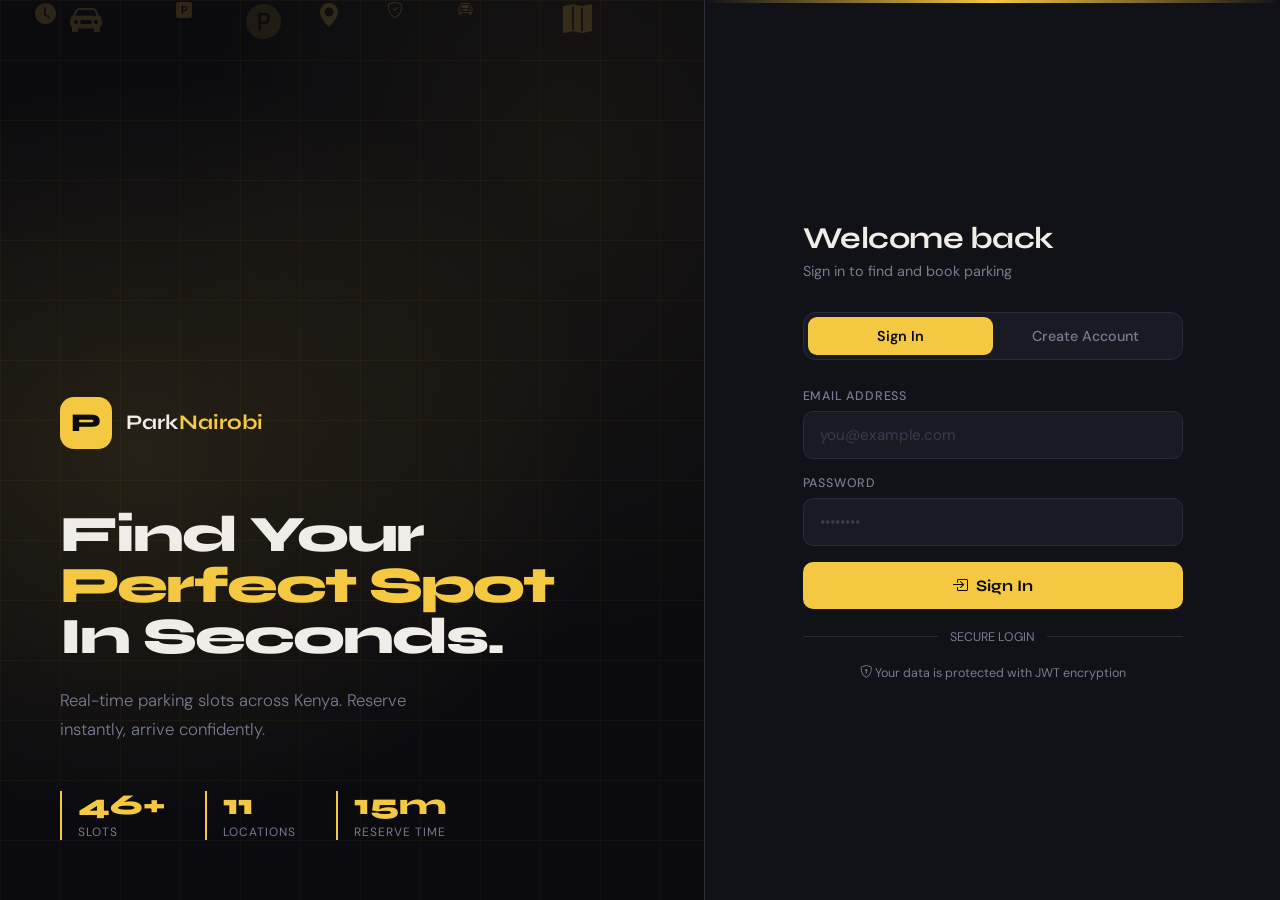
==== index.html @ 7442e48d "Initial commit - ParkNairobi frontend" ====
<!DOCTYPE html>
<html lang="en">
<head>
    <meta charset="UTF-8">
    <meta name="viewport" content="width=device-width, initial-scale=1.0">
    <title>ParkNairobi – Driver Portal</title>
    <link href="https://fonts.googleapis.com/css2?family=Syne:wght@400;600;700;800&family=DM+Sans:wght@300;400;500&display=swap" rel="stylesheet">
    <link href="https://cdn.jsdelivr.net/npm/bootstrap-icons@1.11.0/font/bootstrap-icons.css" rel="stylesheet">
    <style>
        :root {
            --gold: #F5C842; --black: #0A0A0F; --surface: #111118;
            --surface2: #1A1A24; --border: #2a2a38; --text: #F0EDE8; --muted: #7A7A90;
        }
        * { margin: 0; padding: 0; box-sizing: border-box; }
        body { font-family: 'DM Sans', sans-serif; background: var(--black); min-height: 100vh; display: flex; overflow: hidden; }

        .left-panel { width: 55%; position: relative; overflow: hidden; display: flex; flex-direction: column; justify-content: flex-end; padding: 60px; }
        .left-panel::before { content: ''; position: absolute; inset: 0; background: radial-gradient(ellipse at 20% 50%, rgba(245,200,66,0.12) 0%, transparent 60%), radial-gradient(ellipse at 80% 20%, rgba(245,200,66,0.06) 0%, transparent 50%); }
        .grid-bg { position: absolute; inset: 0; background-image: linear-gradient(rgba(245,200,66,0.04) 1px, transparent 1px), linear-gradient(90deg, rgba(245,200,66,0.04) 1px, transparent 1px); background-size: 60px 60px; }
        .float-icons { position: absolute; inset: 0; pointer-events: none; }
        .float-icon { position: absolute; font-size: 1.2rem; color: var(--gold); opacity: 0.15; animation: floatUp 8s infinite linear; }
        .float-icon:nth-child(1) { left: 10%; animation-delay: 0s;   font-size: 2rem; }
        .float-icon:nth-child(2) { left: 25%; animation-delay: 1.5s; font-size: 1rem; }
        .float-icon:nth-child(3) { left: 45%; animation-delay: 3s;   font-size: 1.5rem; }
        .float-icon:nth-child(4) { left: 65%; animation-delay: 0.8s; font-size: 0.9rem; }
        .float-icon:nth-child(5) { left: 80%; animation-delay: 2.2s; font-size: 1.8rem; }
        .float-icon:nth-child(6) { left: 5%;  animation-delay: 4s;   font-size: 1.3rem; }
        .float-icon:nth-child(7) { left: 55%; animation-delay: 5s;   font-size: 1rem; }
        .float-icon:nth-child(8) { left: 35%; animation-delay: 6s;   font-size: 2.2rem; opacity: 0.08; }
        @keyframes floatUp { 0% { transform: translateY(110vh) rotate(0deg); opacity: 0; } 10% { opacity: 0.15; } 90% { opacity: 0.15; } 100% { transform: translateY(-20vh) rotate(20deg); opacity: 0; } }

        .left-content { position: relative; z-index: 2; }
        .brand-mark { display: inline-flex; align-items: center; gap: 14px; margin-bottom: 60px; }
        .brand-p { width: 52px; height: 52px; background: var(--gold); border-radius: 14px; display: flex; align-items: center; justify-content: center; font-family: 'Syne', sans-serif; font-weight: 800; font-size: 1.6rem; color: var(--black); }
        .brand-name { font-family: 'Syne', sans-serif; font-weight: 700; font-size: 1.3rem; color: var(--text); }
        .brand-name span { color: var(--gold); }
        .hero-heading { font-family: 'Syne', sans-serif; font-size: clamp(2.8rem,4vw,4.5rem); font-weight: 800; line-height: 1.0; color: var(--text); letter-spacing: -2px; margin-bottom: 24px; }
        .hero-heading .accent { color: var(--gold); display: block; }
        .hero-sub { font-size: 1.05rem; color: var(--muted); line-height: 1.7; max-width: 400px; margin-bottom: 48px; font-weight: 300; }
        .stats-row { display: flex; gap: 40px; }
        .stat { border-left: 2px solid var(--gold); padding-left: 16px; }
        .stat-num { font-family: 'Syne', sans-serif; font-size: 1.8rem; font-weight: 800; color: var(--gold); line-height: 1; }
        .stat-label { font-size: 0.75rem; color: var(--muted); margin-top: 4px; text-transform: uppercase; letter-spacing: 1px; }

        .right-panel { width: 45%; background: var(--surface); display: flex; align-items: center; justify-content: center; padding: 40px; border-left: 1px solid var(--border); position: relative; }
        .right-panel::before { content: ''; position: absolute; top: 0; left: 0; right: 0; height: 3px; background: linear-gradient(90deg, transparent, var(--gold), transparent); }
        .form-box { width: 100%; max-width: 380px; }
        .form-title { font-family: 'Syne', sans-serif; font-size: 1.9rem; font-weight: 700; color: var(--text); margin-bottom: 6px; letter-spacing: -0.5px; }
        .form-subtitle { color: var(--muted); font-size: 0.9rem; margin-bottom: 32px; }

        .tab-switcher { display: flex; background: var(--surface2); border-radius: 12px; padding: 4px; margin-bottom: 28px; border: 1px solid var(--border); }
        .tab-btn { flex: 1; padding: 10px; border: none; background: transparent; color: var(--muted); font-family: 'DM Sans', sans-serif; font-size: 0.9rem; font-weight: 500; border-radius: 9px; cursor: pointer; transition: all 0.25s; }
        .tab-btn.active { background: var(--gold); color: var(--black); font-weight: 600; }

        .field { margin-bottom: 16px; }
        .field label { display: block; font-size: 0.78rem; font-weight: 500; color: var(--muted); margin-bottom: 7px; text-transform: uppercase; letter-spacing: 0.8px; }
        .field input { width: 100%; padding: 13px 16px; background: var(--surface2); border: 1px solid var(--border); border-radius: 10px; color: var(--text); font-family: 'DM Sans', sans-serif; font-size: 0.95rem; outline: none; transition: border-color 0.2s, box-shadow 0.2s; }
        .field input:focus { border-color: var(--gold); box-shadow: 0 0 0 3px rgba(245,200,66,0.1); }
        .field input::placeholder { color: #3a3a50; }

        .submit-btn { width: 100%; padding: 14px; background: var(--gold); color: var(--black); border: none; border-radius: 10px; font-family: 'Syne', sans-serif; font-size: 1rem; font-weight: 700; cursor: pointer; margin-top: 8px; transition: all 0.2s; display: flex; align-items: center; justify-content: center; gap: 8px; }
        .submit-btn:hover { background: #e8b830; transform: translateY(-1px); box-shadow: 0 8px 24px rgba(245,200,66,0.25); }
        .submit-btn:active { transform: translateY(0); }
        .submit-btn.loading { opacity: 0.7; pointer-events: none; }

        .alert-box { padding: 12px 16px; border-radius: 10px; font-size: 0.88rem; margin-bottom: 18px; display: none; align-items: center; gap: 10px; }
        .alert-box.error   { background: rgba(220,53,69,0.12); border: 1px solid rgba(220,53,69,0.3); color: #ff6b7a; display: flex; }
        .alert-box.success { background: rgba(25,135,84,0.12); border: 1px solid rgba(25,135,84,0.3); color: #4ade80; display: flex; }

        .divider { display: flex; align-items: center; gap: 12px; margin: 20px 0; }
        .divider-line { flex: 1; height: 1px; background: var(--border); }
        .divider-text { color: var(--muted); font-size: 0.78rem; }

        @media (max-width: 768px) { body { flex-direction: column; overflow: auto; } .left-panel { width: 100%; padding: 40px 30px 30px; min-height: auto; } .right-panel { width: 100%; border-left: none; border-top: 1px solid var(--border); } .stats-row { gap: 24px; } .hero-heading { font-size: 2.4rem; } }
        @keyframes spin { to { transform: rotate(360deg); } }
    </style>
</head>
<body>

<div class="left-panel">
    <div class="grid-bg"></div>
    <div class="float-icons">
        <span class="float-icon"><i class="bi bi-car-front-fill"></i></span>
        <span class="float-icon"><i class="bi bi-p-square-fill"></i></span>
        <span class="float-icon"><i class="bi bi-geo-alt-fill"></i></span>
        <span class="float-icon"><i class="bi bi-car-front"></i></span>
        <span class="float-icon"><i class="bi bi-map-fill"></i></span>
        <span class="float-icon"><i class="bi bi-clock-fill"></i></span>
        <span class="float-icon"><i class="bi bi-shield-check"></i></span>
        <span class="float-icon"><i class="bi bi-p-circle-fill"></i></span>
    </div>
    <div class="left-content">
        <div class="brand-mark">
            <div class="brand-p">P</div>
            <div class="brand-name">Park<span>Nairobi</span></div>
        </div>
        <h1 class="hero-heading">Find Your<br><span class="accent">Perfect Spot</span>In Seconds.</h1>
        <p class="hero-sub">Real-time parking slots across Kenya. Reserve instantly, arrive confidently.</p>
        <div class="stats-row">
            <div class="stat"><div class="stat-num">46+</div><div class="stat-label">Slots</div></div>
            <div class="stat"><div class="stat-num">11</div><div class="stat-label">Locations</div></div>
            <div class="stat"><div class="stat-num">15m</div><div class="stat-label">Reserve Time</div></div>
        </div>
    </div>
</div>

<div class="right-panel">
    <div class="form-box">
        <div class="form-title" id="formTitle">Welcome back</div>
        <div class="form-subtitle" id="formSubtitle">Sign in to find and book parking</div>

        <div class="tab-switcher">
            <button class="tab-btn active" id="loginTab" onclick="showTab('login')">Sign In</button>
            <button class="tab-btn" id="registerTab" onclick="showTab('register')">Create Account</button>
        </div>

        <div class="alert-box" id="alertBox">
            <i class="bi bi-exclamation-circle-fill"></i>
            <span id="alertText"></span>
        </div>

        <!-- Login Form -->
        <div id="loginForm">
            <div class="field">
                <label>Email Address</label>
                <input type="email" id="loginEmail" placeholder="you@example.com" autocomplete="email">
            </div>
            <div class="field">
                <label>Password</label>
                <input type="password" id="loginPassword" placeholder="••••••••"
                       onkeydown="if(event.key==='Enter') login()">
            </div>
            <button class="submit-btn" id="loginBtn" onclick="login()">
                <i class="bi bi-box-arrow-in-right"></i> Sign In
            </button>
        </div>

        <!-- Register Form -->
        <div id="registerForm" style="display:none">
            <div class="field">
                <label>Full Name</label>
                <input type="text" id="regName" placeholder="John Doe" autocomplete="name">
            </div>
            <div class="field">
                <label>Email Address</label>
                <input type="email" id="regEmail" placeholder="you@example.com" autocomplete="email">
            </div>
            <div class="field">
                <label>Phone Number</label>
                <input type="tel" id="regPhone" placeholder="+254711000000" autocomplete="tel">
            </div>
            <div class="field">
                <label>Password</label>
                <input type="password" id="regPassword" placeholder="••••••••"
                       onkeydown="if(event.key==='Enter') register()">
            </div>
            <button class="submit-btn" id="registerBtn" onclick="register()">
                <i class="bi bi-person-plus"></i> Create Account
            </button>
        </div>

        <div class="divider">
            <div class="divider-line"></div>
            <span class="divider-text">SECURE LOGIN</span>
            <div class="divider-line"></div>
        </div>
        <div style="text-align:center; color: var(--muted); font-size: 0.78rem;">
            <i class="bi bi-shield-lock"></i> Your data is protected with JWT encryption
        </div>
    </div>
</div>

<script>
    const API_BASE = 'http://localhost:8080';

    function getToken() { return localStorage.getItem('token'); }
    function getUser()  { const u = localStorage.getItem('user'); return u ? JSON.parse(u) : null; }

    // Redirect if already logged in
    if (getToken()) { window.location.href = 'dashboard.html'; }

    function showTab(tab) {
        const isLogin = tab === 'login';
        document.getElementById('loginForm').style.display    = isLogin ? 'block' : 'none';
        document.getElementById('registerForm').style.display = isLogin ? 'none'  : 'block';
        document.getElementById('loginTab').classList.toggle('active', isLogin);
        document.getElementById('registerTab').classList.toggle('active', !isLogin);
        document.getElementById('formTitle').textContent    = isLogin ? 'Welcome back' : 'Create account';
        document.getElementById('formSubtitle').textContent = isLogin ? 'Sign in to find and book parking' : 'Join ParkNairobi today';
        hideAlert();
    }

    function showAlert(msg, type = 'error') {
        const box = document.getElementById('alertBox');
        box.className = 'alert-box ' + type;
        document.getElementById('alertText').textContent = msg;
        box.style.display = 'flex';
    }
    function hideAlert() { document.getElementById('alertBox').style.display = 'none'; }

    function setLoading(btnId, loading, label) {
        const btn = document.getElementById(btnId);
        btn.classList.toggle('loading', loading);
        btn.innerHTML = loading
            ? '<span style="width:16px;height:16px;border:2px solid rgba(0,0,0,0.3);border-top-color:#000;border-radius:50%;display:inline-block;animation:spin 0.6s linear infinite"></span>&nbsp;Please wait...'
            : label;
    }

    async function login() {
        const email    = document.getElementById('loginEmail').value.trim();
        const password = document.getElementById('loginPassword').value;
        if (!email || !password) { showAlert('Please fill in all fields'); return; }

        setLoading('loginBtn', true, '');
        hideAlert();
        try {
            const res = await fetch(`${API_BASE}/api/auth/login`, {
                method: 'POST',
                headers: { 'Content-Type': 'application/json' },
                body: JSON.stringify({ email, password })
            });
            const data = await res.json();
            if (data.success || data.token) {
                localStorage.setItem('token', data.token);
                localStorage.setItem('user', JSON.stringify({
                    fullName: data.fullName,
                    role: data.role,
                    userId: data.userId
                }));
                showAlert('Login successful! Redirecting...', 'success');
                setTimeout(() => {
                    window.location.href = data.role === 'ADMIN' ? 'admin.html' : 'dashboard.html';
                }, 800);
            } else {
                showAlert(data.message || 'Invalid email or password');
                setLoading('loginBtn', false, '<i class="bi bi-box-arrow-in-right"></i> Sign In');
            }
        } catch (err) {
            showAlert('Cannot connect to server. Is Spring Boot running on port 8080?');
            setLoading('loginBtn', false, '<i class="bi bi-box-arrow-in-right"></i> Sign In');
        }
    }

    async function register() {
        const fullName = document.getElementById('regName').value.trim();
        const email    = document.getElementById('regEmail').value.trim();
        const phone    = document.getElementById('regPhone').value.trim();
        const password = document.getElementById('regPassword').value;

        if (!fullName || !email || !phone || !password) { showAlert('Please fill in all fields'); return; }
        if (!email.includes('@')) { showAlert('Please enter a valid email'); return; }
        if (password.length < 8) { showAlert('Password must be at least 8 characters'); return; }

        setLoading('registerBtn', true, '');
        hideAlert();
        try {
            const res = await fetch(`${API_BASE}/api/auth/register`, {
                method: 'POST',
                headers: { 'Content-Type': 'application/json' },
                body: JSON.stringify({ fullName, email, phone, password, role: 'DRIVER' })
            });
            const data = await res.json();
            if (data.success || data.token) {
                localStorage.setItem('token', data.token);
                localStorage.setItem('user', JSON.stringify({
                    fullName: data.fullName,
                    role: data.role,
                    userId: data.userId
                }));
                showAlert('Account created! Redirecting...', 'success');
                setTimeout(() => { window.location.href = 'dashboard.html'; }, 800);
            } else {
                showAlert(data.message || 'Registration failed. Try a different email.');
                setLoading('registerBtn', false, '<i class="bi bi-person-plus"></i> Create Account');
            }
        } catch (err) {
            showAlert('Cannot connect to server. Is Spring Boot running on port 8080?');
            setLoading('registerBtn', false, '<i class="bi bi-person-plus"></i> Create Account');
        }
    }
</script>
</body>
</html>
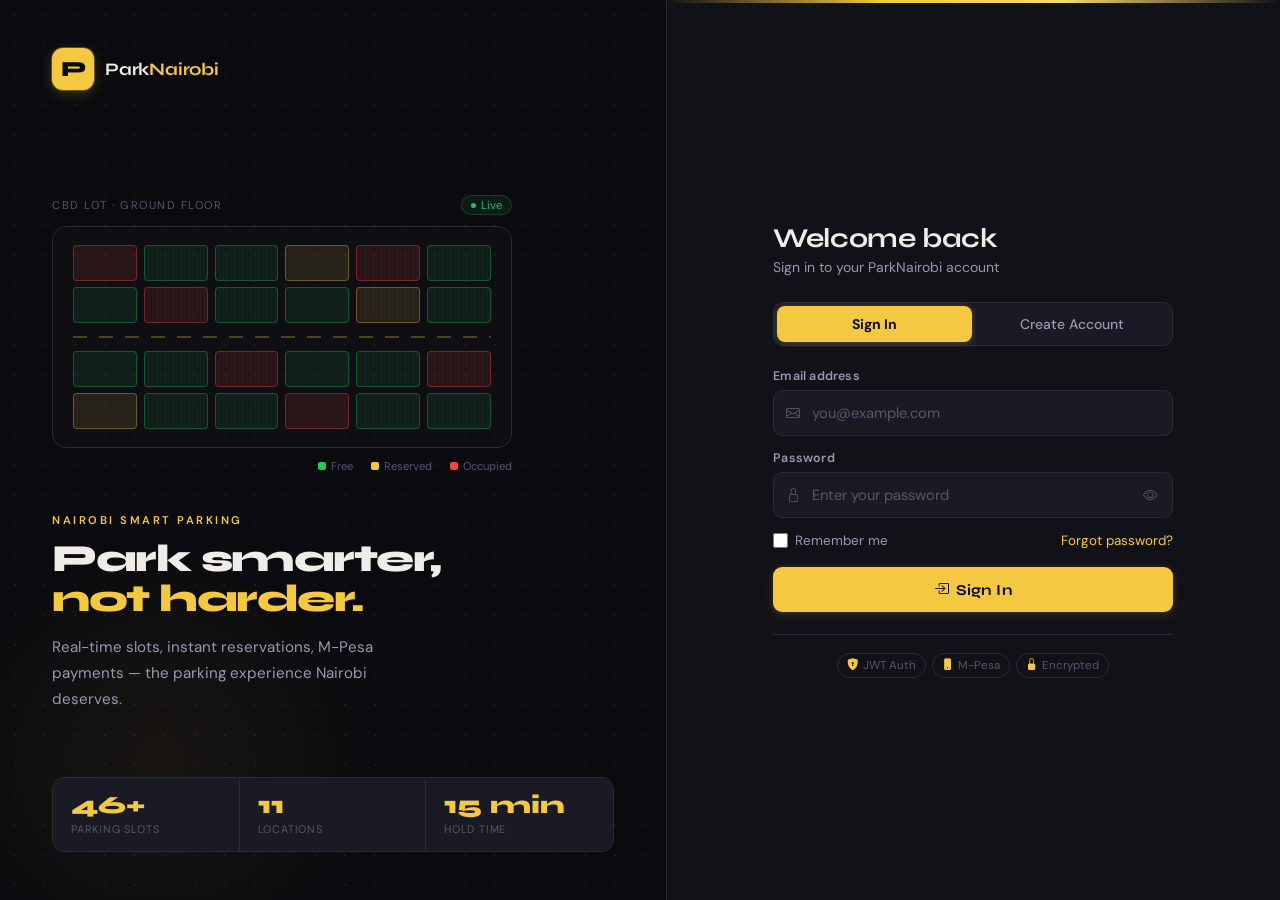
==== commit b6a94aa1: "Refactor frontend layout and add Docker/nginx deployment support. Flatten duplicate car-parking-ui f" ====
--- a/index.html
+++ b/index.html
@@ -3,281 +3,880 @@
 <head>
     <meta charset="UTF-8">
     <meta name="viewport" content="width=device-width, initial-scale=1.0">
-    <title>ParkNairobi – Driver Portal</title>
-    <link href="https://fonts.googleapis.com/css2?family=Syne:wght@400;600;700;800&family=DM+Sans:wght@300;400;500&display=swap" rel="stylesheet">
+    <title>ParkNairobi – Sign In</title>
+    <link href="https://fonts.googleapis.com/css2?family=Syne:wght@400;600;700;800&family=DM+Sans:wght@300;400;500;600&display=swap" rel="stylesheet">
     <link href="https://cdn.jsdelivr.net/npm/bootstrap-icons@1.11.0/font/bootstrap-icons.css" rel="stylesheet">
     <style>
-        :root {
-            --gold: #F5C842; --black: #0A0A0F; --surface: #111118;
-            --surface2: #1A1A24; --border: #2a2a38; --text: #F0EDE8; --muted: #7A7A90;
-        }
-        * { margin: 0; padding: 0; box-sizing: border-box; }
-        body { font-family: 'DM Sans', sans-serif; background: var(--black); min-height: 100vh; display: flex; overflow: hidden; }
-
-        .left-panel { width: 55%; position: relative; overflow: hidden; display: flex; flex-direction: column; justify-content: flex-end; padding: 60px; }
-        .left-panel::before { content: ''; position: absolute; inset: 0; background: radial-gradient(ellipse at 20% 50%, rgba(245,200,66,0.12) 0%, transparent 60%), radial-gradient(ellipse at 80% 20%, rgba(245,200,66,0.06) 0%, transparent 50%); }
-        .grid-bg { position: absolute; inset: 0; background-image: linear-gradient(rgba(245,200,66,0.04) 1px, transparent 1px), linear-gradient(90deg, rgba(245,200,66,0.04) 1px, transparent 1px); background-size: 60px 60px; }
-        .float-icons { position: absolute; inset: 0; pointer-events: none; }
-        .float-icon { position: absolute; font-size: 1.2rem; color: var(--gold); opacity: 0.15; animation: floatUp 8s infinite linear; }
-        .float-icon:nth-child(1) { left: 10%; animation-delay: 0s;   font-size: 2rem; }
-        .float-icon:nth-child(2) { left: 25%; animation-delay: 1.5s; font-size: 1rem; }
-        .float-icon:nth-child(3) { left: 45%; animation-delay: 3s;   font-size: 1.5rem; }
-        .float-icon:nth-child(4) { left: 65%; animation-delay: 0.8s; font-size: 0.9rem; }
-        .float-icon:nth-child(5) { left: 80%; animation-delay: 2.2s; font-size: 1.8rem; }
-        .float-icon:nth-child(6) { left: 5%;  animation-delay: 4s;   font-size: 1.3rem; }
-        .float-icon:nth-child(7) { left: 55%; animation-delay: 5s;   font-size: 1rem; }
-        .float-icon:nth-child(8) { left: 35%; animation-delay: 6s;   font-size: 2.2rem; opacity: 0.08; }
-        @keyframes floatUp { 0% { transform: translateY(110vh) rotate(0deg); opacity: 0; } 10% { opacity: 0.15; } 90% { opacity: 0.15; } 100% { transform: translateY(-20vh) rotate(20deg); opacity: 0; } }
-
-        .left-content { position: relative; z-index: 2; }
-        .brand-mark { display: inline-flex; align-items: center; gap: 14px; margin-bottom: 60px; }
-        .brand-p { width: 52px; height: 52px; background: var(--gold); border-radius: 14px; display: flex; align-items: center; justify-content: center; font-family: 'Syne', sans-serif; font-weight: 800; font-size: 1.6rem; color: var(--black); }
-        .brand-name { font-family: 'Syne', sans-serif; font-weight: 700; font-size: 1.3rem; color: var(--text); }
-        .brand-name span { color: var(--gold); }
-        .hero-heading { font-family: 'Syne', sans-serif; font-size: clamp(2.8rem,4vw,4.5rem); font-weight: 800; line-height: 1.0; color: var(--text); letter-spacing: -2px; margin-bottom: 24px; }
-        .hero-heading .accent { color: var(--gold); display: block; }
-        .hero-sub { font-size: 1.05rem; color: var(--muted); line-height: 1.7; max-width: 400px; margin-bottom: 48px; font-weight: 300; }
-        .stats-row { display: flex; gap: 40px; }
-        .stat { border-left: 2px solid var(--gold); padding-left: 16px; }
-        .stat-num { font-family: 'Syne', sans-serif; font-size: 1.8rem; font-weight: 800; color: var(--gold); line-height: 1; }
-        .stat-label { font-size: 0.75rem; color: var(--muted); margin-top: 4px; text-transform: uppercase; letter-spacing: 1px; }
-
-        .right-panel { width: 45%; background: var(--surface); display: flex; align-items: center; justify-content: center; padding: 40px; border-left: 1px solid var(--border); position: relative; }
-        .right-panel::before { content: ''; position: absolute; top: 0; left: 0; right: 0; height: 3px; background: linear-gradient(90deg, transparent, var(--gold), transparent); }
-        .form-box { width: 100%; max-width: 380px; }
-        .form-title { font-family: 'Syne', sans-serif; font-size: 1.9rem; font-weight: 700; color: var(--text); margin-bottom: 6px; letter-spacing: -0.5px; }
-        .form-subtitle { color: var(--muted); font-size: 0.9rem; margin-bottom: 32px; }
-
-        .tab-switcher { display: flex; background: var(--surface2); border-radius: 12px; padding: 4px; margin-bottom: 28px; border: 1px solid var(--border); }
-        .tab-btn { flex: 1; padding: 10px; border: none; background: transparent; color: var(--muted); font-family: 'DM Sans', sans-serif; font-size: 0.9rem; font-weight: 500; border-radius: 9px; cursor: pointer; transition: all 0.25s; }
-        .tab-btn.active { background: var(--gold); color: var(--black); font-weight: 600; }
-
-        .field { margin-bottom: 16px; }
-        .field label { display: block; font-size: 0.78rem; font-weight: 500; color: var(--muted); margin-bottom: 7px; text-transform: uppercase; letter-spacing: 0.8px; }
-        .field input { width: 100%; padding: 13px 16px; background: var(--surface2); border: 1px solid var(--border); border-radius: 10px; color: var(--text); font-family: 'DM Sans', sans-serif; font-size: 0.95rem; outline: none; transition: border-color 0.2s, box-shadow 0.2s; }
-        .field input:focus { border-color: var(--gold); box-shadow: 0 0 0 3px rgba(245,200,66,0.1); }
-        .field input::placeholder { color: #3a3a50; }
-
-        .submit-btn { width: 100%; padding: 14px; background: var(--gold); color: var(--black); border: none; border-radius: 10px; font-family: 'Syne', sans-serif; font-size: 1rem; font-weight: 700; cursor: pointer; margin-top: 8px; transition: all 0.2s; display: flex; align-items: center; justify-content: center; gap: 8px; }
-        .submit-btn:hover { background: #e8b830; transform: translateY(-1px); box-shadow: 0 8px 24px rgba(245,200,66,0.25); }
-        .submit-btn:active { transform: translateY(0); }
-        .submit-btn.loading { opacity: 0.7; pointer-events: none; }
-
-        .alert-box { padding: 12px 16px; border-radius: 10px; font-size: 0.88rem; margin-bottom: 18px; display: none; align-items: center; gap: 10px; }
-        .alert-box.error   { background: rgba(220,53,69,0.12); border: 1px solid rgba(220,53,69,0.3); color: #ff6b7a; display: flex; }
-        .alert-box.success { background: rgba(25,135,84,0.12); border: 1px solid rgba(25,135,84,0.3); color: #4ade80; display: flex; }
-
-        .divider { display: flex; align-items: center; gap: 12px; margin: 20px 0; }
-        .divider-line { flex: 1; height: 1px; background: var(--border); }
-        .divider-text { color: var(--muted); font-size: 0.78rem; }
-
-        @media (max-width: 768px) { body { flex-direction: column; overflow: auto; } .left-panel { width: 100%; padding: 40px 30px 30px; min-height: auto; } .right-panel { width: 100%; border-left: none; border-top: 1px solid var(--border); } .stats-row { gap: 24px; } .hero-heading { font-size: 2.4rem; } }
-        @keyframes spin { to { transform: rotate(360deg); } }
+    /* ─── Design Tokens ─────────────────────────────────────────── */
+    :root {
+        --gold:      #F5C842;
+        --gold-dim:  rgba(245,200,66,0.10);
+        --gold-ring: rgba(245,200,66,0.22);
+
+        --ink:       #0A0A0F;
+        --surf:      #111118;
+        --surf2:     #1A1A24;
+        --surf3:     #22222F;
+
+        --bdr:       #2a2a38;
+        --bdr2:      #363648;
+
+        --txt:       #F0EDE8;
+        --txt2:      #9898B0;
+        --txt3:      #56566e;
+
+        --green:     #22c55e;
+        --green-dim: rgba(34,197,94,0.10);
+        --red:       #ef4444;
+        --red-dim:   rgba(239,68,68,0.10);
+        --amber:     #f59e0b;
+    }
+
+    /* ─── Reset ─────────────────────────────────────────────────── */
+    *, *::before, *::after { margin: 0; padding: 0; box-sizing: border-box; }
+    html { font-size: 16px; }
+    body {
+        font-family: 'DM Sans', system-ui, sans-serif;
+        background: var(--ink);
+        color: var(--txt);
+        min-height: 100vh;
+        display: flex;
+        overflow: hidden;
+        -webkit-font-smoothing: antialiased;
+    }
+
+    /* ─── LEFT PANEL ────────────────────────────────────────────── */
+    .left {
+        width: 52%;
+        display: flex;
+        flex-direction: column;
+        padding: 48px 52px;
+        position: relative;
+        overflow: hidden;
+        background: var(--ink);
+    }
+
+    /* Dot-grid texture */
+    .left::before {
+        content: '';
+        position: absolute;
+        inset: 0;
+        background-image: radial-gradient(circle, rgba(245,200,66,0.07) 1px, transparent 1px);
+        background-size: 30px 30px;
+        pointer-events: none;
+    }
+
+    /* Gold glow – bottom-left only */
+    .left::after {
+        content: '';
+        position: absolute;
+        bottom: -100px;
+        left: -80px;
+        width: 480px;
+        height: 480px;
+        border-radius: 50%;
+        background: radial-gradient(circle, rgba(245,200,66,0.06) 0%, transparent 70%);
+        pointer-events: none;
+    }
+
+    /* Brand */
+    .brand {
+        display: flex;
+        align-items: center;
+        gap: 11px;
+        position: relative;
+        z-index: 1;
+    }
+    .brand-icon {
+        width: 42px;
+        height: 42px;
+        background: var(--gold);
+        border-radius: 11px;
+        display: flex;
+        align-items: center;
+        justify-content: center;
+        font-family: 'Syne', sans-serif;
+        font-weight: 800;
+        font-size: 1.35rem;
+        color: var(--ink);
+        box-shadow: 0 0 0 1px rgba(245,200,66,0.3), 0 4px 14px rgba(245,200,66,0.22);
+    }
+    .brand-name {
+        font-family: 'Syne', sans-serif;
+        font-weight: 700;
+        font-size: 1.1rem;
+        color: var(--txt);
+        letter-spacing: -0.2px;
+    }
+    .brand-name em { color: var(--gold); font-style: normal; }
+
+    /* Body (center) */
+    .left-body {
+        flex: 1;
+        display: flex;
+        flex-direction: column;
+        justify-content: center;
+        position: relative;
+        z-index: 1;
+        padding-top: 40px;
+    }
+
+    /* ── Parking-lot CSS art ── */
+    .park-art {
+        width: 100%;
+        max-width: 460px;
+        margin-bottom: 40px;
+    }
+    .art-top {
+        display: flex;
+        align-items: center;
+        justify-content: space-between;
+        margin-bottom: 11px;
+    }
+    .art-label {
+        font-size: 0.7rem;
+        color: var(--txt3);
+        text-transform: uppercase;
+        letter-spacing: 1.5px;
+    }
+    .live-badge {
+        display: flex;
+        align-items: center;
+        gap: 5px;
+        font-size: 0.7rem;
+        color: var(--green);
+        background: var(--green-dim);
+        border: 1px solid rgba(34,197,94,0.22);
+        border-radius: 20px;
+        padding: 2px 9px;
+    }
+    .live-dot {
+        width: 5px;
+        height: 5px;
+        background: var(--green);
+        border-radius: 50%;
+        animation: blink 1.6s ease-in-out infinite;
+    }
+    @keyframes blink { 0%,100%{opacity:1;} 50%{opacity:0.3;} }
+
+    .art-grid {
+        background: rgba(255,255,255,0.015);
+        border: 1px solid var(--bdr);
+        border-radius: 14px;
+        padding: 18px 20px;
+    }
+    .art-section { display: flex; flex-direction: column; gap: 6px; }
+    .art-row     { display: flex; gap: 7px; }
+
+    .spot {
+        flex: 1;
+        height: 36px;
+        border-radius: 4px;
+        border: 1px solid var(--bdr);
+        background: var(--surf2);
+        position: relative;
+        overflow: hidden;
+        transition: background 0.7s ease, border-color 0.7s ease;
+    }
+    /* Vertical stripe texture inside each spot */
+    .spot::after {
+        content: '';
+        position: absolute;
+        inset: 0;
+        background: repeating-linear-gradient(
+            90deg,
+            transparent 0, transparent 3px,
+            rgba(255,255,255,0.025) 3px, rgba(255,255,255,0.025) 4px
+        );
+        pointer-events: none;
+    }
+    .spot.free     { background: rgba(34,197,94,0.09);  border-color: rgba(34,197,94,0.34); }
+    .spot.taken    { background: rgba(239,68,68,0.12);  border-color: rgba(239,68,68,0.38); }
+    .spot.reserved { background: rgba(245,200,66,0.10); border-color: rgba(245,200,66,0.34); }
+
+    .art-lane {
+        height: 24px;
+        display: flex;
+        align-items: center;
+        margin: 2px 0;
+    }
+    .lane-dashes {
+        flex: 1;
+        height: 2px;
+        background: repeating-linear-gradient(
+            90deg,
+            rgba(245,200,66,0.28) 0, rgba(245,200,66,0.28) 14px,
+            transparent 14px, transparent 26px
+        );
+    }
+
+    .art-legend {
+        display: flex;
+        gap: 18px;
+        margin-top: 11px;
+        justify-content: flex-end;
+    }
+    .legend-item {
+        display: flex;
+        align-items: center;
+        gap: 5px;
+        font-size: 0.7rem;
+        color: var(--txt3);
+    }
+    .legend-dot {
+        width: 8px;
+        height: 8px;
+        border-radius: 2px;
+        flex-shrink: 0;
+    }
+    .legend-dot.free     { background: var(--green); }
+    .legend-dot.taken    { background: var(--red);   }
+    .legend-dot.reserved { background: var(--gold);  }
+
+    /* Hero copy */
+    .eyebrow {
+        font-size: 0.7rem;
+        text-transform: uppercase;
+        letter-spacing: 2.5px;
+        color: var(--gold);
+        font-weight: 600;
+        margin-bottom: 12px;
+    }
+    .headline {
+        font-family: 'Syne', sans-serif;
+        font-size: clamp(2.1rem, 3vw, 3.6rem);
+        font-weight: 800;
+        color: var(--txt);
+        letter-spacing: -1.5px;
+        line-height: 1.05;
+        margin-bottom: 14px;
+    }
+    .headline span { color: var(--gold); }
+    .subtext {
+        font-size: 0.95rem;
+        color: var(--txt2);
+        line-height: 1.72;
+        max-width: 360px;
+    }
+
+    /* Stats strip */
+    .stats {
+        position: relative;
+        z-index: 1;
+        display: grid;
+        grid-template-columns: repeat(3, 1fr);
+        border: 1px solid var(--bdr);
+        border-radius: 12px;
+        overflow: hidden;
+    }
+    .stat-cell {
+        padding: 15px 18px;
+        background: var(--surf2);
+        border-right: 1px solid var(--bdr);
+    }
+    .stat-cell:last-child { border-right: none; }
+    .stat-num {
+        font-family: 'Syne', sans-serif;
+        font-size: 1.55rem;
+        font-weight: 800;
+        color: var(--gold);
+        line-height: 1;
+    }
+    .stat-lbl {
+        font-size: 0.68rem;
+        color: var(--txt3);
+        text-transform: uppercase;
+        letter-spacing: 0.8px;
+        margin-top: 4px;
+    }
+
+    /* ─── RIGHT PANEL ───────────────────────────────────────────── */
+    .right {
+        width: 48%;
+        background: var(--surf);
+        border-left: 1px solid var(--bdr);
+        display: flex;
+        align-items: center;
+        justify-content: center;
+        padding: 48px 52px;
+        position: relative;
+    }
+
+    /* Gold accent line at very top */
+    .right::before {
+        content: '';
+        position: absolute;
+        top: 0; left: 0; right: 0;
+        height: 3px;
+        background: linear-gradient(90deg, transparent, var(--gold) 35%, #f9d96a 65%, transparent);
+    }
+
+    .form-wrap {
+        width: 100%;
+        max-width: 400px;
+    }
+
+    .form-title {
+        font-family: 'Syne', sans-serif;
+        font-size: 1.7rem;
+        font-weight: 700;
+        color: var(--txt);
+        letter-spacing: -0.4px;
+        margin-bottom: 4px;
+    }
+    .form-sub {
+        font-size: 0.875rem;
+        color: var(--txt2);
+        margin-bottom: 26px;
+    }
+
+    /* Tab switcher */
+    .tabs {
+        display: flex;
+        background: var(--surf2);
+        border: 1px solid var(--bdr);
+        border-radius: 10px;
+        padding: 3px;
+        gap: 3px;
+        margin-bottom: 22px;
+    }
+    .tab {
+        flex: 1;
+        padding: 9px;
+        border: none;
+        background: transparent;
+        color: var(--txt2);
+        font-family: 'DM Sans', sans-serif;
+        font-size: 0.875rem;
+        font-weight: 500;
+        border-radius: 8px;
+        cursor: pointer;
+        transition: all 0.2s;
+    }
+    .tab.on {
+        background: var(--gold);
+        color: var(--ink);
+        font-weight: 700;
+        box-shadow: 0 1px 6px rgba(245,200,66,0.28);
+    }
+
+    /* Alert */
+    .alert {
+        display: none;
+        align-items: center;
+        gap: 8px;
+        padding: 11px 14px;
+        border-radius: 9px;
+        font-size: 0.84rem;
+        margin-bottom: 16px;
+        animation: fadeDown 0.2s ease;
+    }
+    @keyframes fadeDown { from{opacity:0;transform:translateY(-5px)} to{opacity:1;transform:none} }
+    .alert.error   { background: var(--red-dim);   border: 1px solid rgba(239,68,68,0.25);  color: #ff8088; display:flex; }
+    .alert.success { background: var(--green-dim); border: 1px solid rgba(34,197,94,0.25);  color: #4ade80; display:flex; }
+
+    /* Fields */
+    .field { margin-bottom: 14px; }
+    .field-label {
+        display: block;
+        font-size: 0.78rem;
+        font-weight: 600;
+        color: var(--txt2);
+        margin-bottom: 6px;
+        letter-spacing: 0.2px;
+    }
+    .f-wrap { position: relative; }
+
+    .f-icon {
+        position: absolute;
+        left: 13px;
+        top: 50%;
+        transform: translateY(-50%);
+        color: var(--txt3);
+        font-size: 0.88rem;
+        pointer-events: none;
+        transition: color 0.2s;
+        z-index: 1;
+    }
+    .f-wrap:focus-within .f-icon { color: var(--gold); }
+
+    .f-input {
+        width: 100%;
+        padding: 12px 14px 12px 38px;
+        background: var(--surf2);
+        border: 1px solid var(--bdr);
+        border-radius: 9px;
+        color: var(--txt);
+        font-family: 'DM Sans', sans-serif;
+        font-size: 0.92rem;
+        outline: none;
+        transition: border-color 0.18s, box-shadow 0.18s;
+        -webkit-appearance: none;
+        appearance: none;
+    }
+    .f-input::placeholder { color: var(--txt3); }
+    .f-input:focus {
+        border-color: var(--gold);
+        box-shadow: 0 0 0 3px var(--gold-dim);
+    }
+    .f-input.has-toggle { padding-right: 42px; }
+
+    /* Eye toggle */
+    .eye-btn {
+        position: absolute;
+        right: 11px;
+        top: 50%;
+        transform: translateY(-50%);
+        background: none;
+        border: none;
+        color: var(--txt3);
+        cursor: pointer;
+        padding: 4px;
+        font-size: 0.92rem;
+        transition: color 0.18s;
+        z-index: 1;
+    }
+    .eye-btn:hover { color: var(--txt2); }
+
+    /* Password strength */
+    .pw-strength {
+        display: flex;
+        gap: 4px;
+        margin-top: 7px;
+    }
+    .pw-seg {
+        flex: 1;
+        height: 3px;
+        border-radius: 2px;
+        background: var(--bdr2);
+        transition: background 0.3s;
+    }
+    .pw-seg.weak   { background: var(--red);   }
+    .pw-seg.medium { background: var(--amber);  }
+    .pw-seg.strong { background: var(--green);  }
+
+    /* Remember / Forgot row */
+    .form-row {
+        display: flex;
+        align-items: center;
+        justify-content: space-between;
+        margin-bottom: 18px;
+    }
+    .check-label {
+        display: flex;
+        align-items: center;
+        gap: 7px;
+        cursor: pointer;
+        user-select: none;
+        font-size: 0.84rem;
+        color: var(--txt2);
+    }
+    .check-label input[type=checkbox] {
+        width: 15px;
+        height: 15px;
+        accent-color: var(--gold);
+        cursor: pointer;
+    }
+    .link {
+        font-size: 0.84rem;
+        color: var(--gold);
+        text-decoration: none;
+        transition: opacity 0.18s;
+    }
+    .link:hover { opacity: 0.7; }
+
+    /* CTA button */
+    .cta {
+        width: 100%;
+        padding: 13.5px;
+        background: var(--gold);
+        border: none;
+        border-radius: 9px;
+        color: var(--ink);
+        font-family: 'Syne', sans-serif;
+        font-size: 0.95rem;
+        font-weight: 700;
+        letter-spacing: 0.1px;
+        cursor: pointer;
+        display: flex;
+        align-items: center;
+        justify-content: center;
+        gap: 7px;
+        transition: background 0.18s, transform 0.14s, box-shadow 0.18s;
+        box-shadow: 0 2px 10px rgba(245,200,66,0.2);
+    }
+    .cta:hover  { background: #e8b830; transform: translateY(-1px); box-shadow: 0 6px 20px rgba(245,200,66,0.3); }
+    .cta:active { transform: translateY(0); box-shadow: none; }
+    .cta:disabled { opacity: 0.65; pointer-events: none; }
+
+    /* Footer */
+    .form-footer {
+        display: flex;
+        align-items: center;
+        justify-content: center;
+        gap: 6px;
+        margin-top: 22px;
+        padding-top: 18px;
+        border-top: 1px solid var(--bdr);
+    }
+    .trust-chip {
+        display: flex;
+        align-items: center;
+        gap: 4px;
+        font-size: 0.72rem;
+        color: var(--txt3);
+        padding: 4px 9px;
+        border: 1px solid var(--bdr);
+        border-radius: 20px;
+    }
+    .trust-chip i { color: var(--gold); font-size: 0.72rem; }
+
+    /* ─── Responsive ─────────────────────────────────────────────── */
+    @media (max-width: 820px) {
+        body { flex-direction: column; overflow-y: auto; }
+        .left  { width: 100%; padding: 36px 28px 32px; }
+        .right { width: 100%; border-left: none; border-top: 1px solid var(--bdr); padding: 36px 24px 48px; }
+        .headline { font-size: 2.3rem; }
+        .park-art { display: none; }
+    }
+
+    /* ─── Util ──────────────────────────────────────────────────── */
+    @keyframes spin { to { transform: rotate(360deg); } }
+    .spinner {
+        display: inline-block;
+        width: 14px; height: 14px;
+        border: 2.5px solid rgba(0,0,0,0.18);
+        border-top-color: var(--ink);
+        border-radius: 50%;
+        animation: spin 0.6s linear infinite;
+        vertical-align: middle;
+    }
     </style>
 </head>
 <body>
 
-<div class="left-panel">
-    <div class="grid-bg"></div>
-    <div class="float-icons">
-        <span class="float-icon"><i class="bi bi-car-front-fill"></i></span>
-        <span class="float-icon"><i class="bi bi-p-square-fill"></i></span>
-        <span class="float-icon"><i class="bi bi-geo-alt-fill"></i></span>
-        <span class="float-icon"><i class="bi bi-car-front"></i></span>
-        <span class="float-icon"><i class="bi bi-map-fill"></i></span>
-        <span class="float-icon"><i class="bi bi-clock-fill"></i></span>
-        <span class="float-icon"><i class="bi bi-shield-check"></i></span>
-        <span class="float-icon"><i class="bi bi-p-circle-fill"></i></span>
+<!-- ═══════════════════════  LEFT  ═══════════════════════ -->
+<div class="left">
+
+    <div class="brand">
+        <div class="brand-icon">P</div>
+        <div class="brand-name">Park<em>Nairobi</em></div>
     </div>
-    <div class="left-content">
-        <div class="brand-mark">
-            <div class="brand-p">P</div>
-            <div class="brand-name">Park<span>Nairobi</span></div>
+
+    <div class="left-body">
+
+        <!-- Parking lot art -->
+        <div class="park-art">
+            <div class="art-top">
+                <span class="art-label">CBD Lot · Ground Floor</span>
+                <span class="live-badge"><span class="live-dot"></span>Live</span>
+            </div>
+            <div class="art-grid">
+                <div class="art-section">
+                    <div class="art-row">
+                        <div class="spot taken"    id="s1"></div>
+                        <div class="spot free"     id="s2"></div>
+                        <div class="spot free"     id="s3"></div>
+                        <div class="spot reserved" id="s4"></div>
+                        <div class="spot taken"    id="s5"></div>
+                        <div class="spot free"     id="s6"></div>
+                    </div>
+                    <div class="art-row">
+                        <div class="spot free"     id="s7"></div>
+                        <div class="spot taken"    id="s8"></div>
+                        <div class="spot free"     id="s9"></div>
+                        <div class="spot free"     id="s10"></div>
+                        <div class="spot reserved" id="s11"></div>
+                        <div class="spot free"     id="s12"></div>
+                    </div>
+                </div>
+                <div class="art-lane"><div class="lane-dashes"></div></div>
+                <div class="art-section">
+                    <div class="art-row">
+                        <div class="spot free"     id="s13"></div>
+                        <div class="spot free"     id="s14"></div>
+                        <div class="spot taken"    id="s15"></div>
+                        <div class="spot free"     id="s16"></div>
+                        <div class="spot free"     id="s17"></div>
+                        <div class="spot taken"    id="s18"></div>
+                    </div>
+                    <div class="art-row">
+                        <div class="spot reserved" id="s19"></div>
+                        <div class="spot free"     id="s20"></div>
+                        <div class="spot free"     id="s21"></div>
+                        <div class="spot taken"    id="s22"></div>
+                        <div class="spot free"     id="s23"></div>
+                        <div class="spot free"     id="s24"></div>
+                    </div>
+                </div>
+            </div>
+            <div class="art-legend">
+                <div class="legend-item"><div class="legend-dot free"></div>Free</div>
+                <div class="legend-item"><div class="legend-dot reserved"></div>Reserved</div>
+                <div class="legend-item"><div class="legend-dot taken"></div>Occupied</div>
+            </div>
         </div>
-        <h1 class="hero-heading">Find Your<br><span class="accent">Perfect Spot</span>In Seconds.</h1>
-        <p class="hero-sub">Real-time parking slots across Kenya. Reserve instantly, arrive confidently.</p>
-        <div class="stats-row">
-            <div class="stat"><div class="stat-num">46+</div><div class="stat-label">Slots</div></div>
-            <div class="stat"><div class="stat-num">11</div><div class="stat-label">Locations</div></div>
-            <div class="stat"><div class="stat-num">15m</div><div class="stat-label">Reserve Time</div></div>
+
+        <p class="eyebrow">Nairobi Smart Parking</p>
+        <h1 class="headline">Park smarter,<br><span>not harder.</span></h1>
+        <p class="subtext">Real-time slots, instant reservations, M-Pesa payments — the parking experience Nairobi deserves.</p>
+    </div>
+
+    <div class="stats">
+        <div class="stat-cell">
+            <div class="stat-num">46+</div>
+            <div class="stat-lbl">Parking Slots</div>
+        </div>
+        <div class="stat-cell">
+            <div class="stat-num">11</div>
+            <div class="stat-lbl">Locations</div>
+        </div>
+        <div class="stat-cell">
+            <div class="stat-num">15 min</div>
+            <div class="stat-lbl">Hold Time</div>
         </div>
     </div>
+
 </div>
 
-<div class="right-panel">
-    <div class="form-box">
-        <div class="form-title" id="formTitle">Welcome back</div>
-        <div class="form-subtitle" id="formSubtitle">Sign in to find and book parking</div>
-
-        <div class="tab-switcher">
-            <button class="tab-btn active" id="loginTab" onclick="showTab('login')">Sign In</button>
-            <button class="tab-btn" id="registerTab" onclick="showTab('register')">Create Account</button>
+<!-- ═══════════════════════  RIGHT  ══════════════════════ -->
+<div class="right">
+    <div class="form-wrap">
+
+        <h2 class="form-title" id="formTitle">Welcome back</h2>
+        <p class="form-sub"   id="formSub">Sign in to your ParkNairobi account</p>
+
+        <div class="tabs">
+            <button class="tab on" id="tabLogin"    onclick="showTab('login')">Sign In</button>
+            <button class="tab"    id="tabRegister" onclick="showTab('register')">Create Account</button>
         </div>
 
-        <div class="alert-box" id="alertBox">
+        <div class="alert" id="alert">
             <i class="bi bi-exclamation-circle-fill"></i>
-            <span id="alertText"></span>
+            <span id="alertMsg"></span>
         </div>
 
-        <!-- Login Form -->
+        <!-- LOGIN -->
         <div id="loginForm">
             <div class="field">
-                <label>Email Address</label>
-                <input type="email" id="loginEmail" placeholder="you@example.com" autocomplete="email">
+                <label class="field-label" for="loginEmail">Email address</label>
+                <div class="f-wrap">
+                    <input class="f-input" type="email" id="loginEmail"
+                           placeholder="you@example.com" autocomplete="email">
+                    <i class="bi bi-envelope f-icon"></i>
+                </div>
             </div>
             <div class="field">
-                <label>Password</label>
-                <input type="password" id="loginPassword" placeholder="••••••••"
-                       onkeydown="if(event.key==='Enter') login()">
-            </div>
-            <button class="submit-btn" id="loginBtn" onclick="login()">
+                <label class="field-label" for="loginPw">Password</label>
+                <div class="f-wrap">
+                    <input class="f-input has-toggle" type="password" id="loginPw"
+                           placeholder="Enter your password" autocomplete="current-password"
+                           onkeydown="if(event.key==='Enter')login()">
+                    <i class="bi bi-lock f-icon"></i>
+                    <button class="eye-btn" type="button"
+                            onclick="togglePw('loginPw',this)" tabindex="-1">
+                        <i class="bi bi-eye"></i>
+                    </button>
+                </div>
+            </div>
+            <div class="form-row">
+                <label class="check-label">
+                    <input type="checkbox" id="remember"> Remember me
+                </label>
+                <a href="#" class="link" onclick="return false">Forgot password?</a>
+            </div>
+            <button class="cta" id="loginBtn" onclick="login()">
                 <i class="bi bi-box-arrow-in-right"></i> Sign In
             </button>
         </div>
 
-        <!-- Register Form -->
+        <!-- REGISTER -->
         <div id="registerForm" style="display:none">
             <div class="field">
-                <label>Full Name</label>
-                <input type="text" id="regName" placeholder="John Doe" autocomplete="name">
+                <label class="field-label" for="regName">Full name</label>
+                <div class="f-wrap">
+                    <input class="f-input" type="text" id="regName"
+                           placeholder="John Doe" autocomplete="name">
+                    <i class="bi bi-person f-icon"></i>
+                </div>
             </div>
             <div class="field">
-                <label>Email Address</label>
-                <input type="email" id="regEmail" placeholder="you@example.com" autocomplete="email">
+                <label class="field-label" for="regEmail">Email address</label>
+                <div class="f-wrap">
+                    <input class="f-input" type="email" id="regEmail"
+                           placeholder="you@example.com" autocomplete="email">
+                    <i class="bi bi-envelope f-icon"></i>
+                </div>
             </div>
             <div class="field">
-                <label>Phone Number</label>
-                <input type="tel" id="regPhone" placeholder="+254711000000" autocomplete="tel">
+                <label class="field-label" for="regPhone">Phone number</label>
+                <div class="f-wrap">
+                    <input class="f-input" type="tel" id="regPhone"
+                           placeholder="0712 345 678" autocomplete="tel">
+                    <i class="bi bi-phone f-icon"></i>
+                </div>
             </div>
             <div class="field">
-                <label>Password</label>
-                <input type="password" id="regPassword" placeholder="••••••••"
-                       onkeydown="if(event.key==='Enter') register()">
-            </div>
-            <button class="submit-btn" id="registerBtn" onclick="register()">
+                <label class="field-label" for="regPw">Password</label>
+                <div class="f-wrap">
+                    <input class="f-input has-toggle" type="password" id="regPw"
+                           placeholder="Min. 8 characters" autocomplete="new-password"
+                           oninput="checkStrength(this.value)"
+                           onkeydown="if(event.key==='Enter')register()">
+                    <i class="bi bi-lock f-icon"></i>
+                    <button class="eye-btn" type="button"
+                            onclick="togglePw('regPw',this)" tabindex="-1">
+                        <i class="bi bi-eye"></i>
+                    </button>
+                </div>
+                <div class="pw-strength">
+                    <div class="pw-seg" id="ps1"></div>
+                    <div class="pw-seg" id="ps2"></div>
+                    <div class="pw-seg" id="ps3"></div>
+                    <div class="pw-seg" id="ps4"></div>
+                </div>
+            </div>
+            <button class="cta" id="registerBtn" onclick="register()" style="margin-top:4px">
                 <i class="bi bi-person-plus"></i> Create Account
             </button>
         </div>
 
-        <div class="divider">
-            <div class="divider-line"></div>
-            <span class="divider-text">SECURE LOGIN</span>
-            <div class="divider-line"></div>
+        <div class="form-footer">
+            <div class="trust-chip"><i class="bi bi-shield-lock-fill"></i> JWT Auth</div>
+            <div class="trust-chip"><i class="bi bi-phone-fill"></i> M-Pesa</div>
+            <div class="trust-chip"><i class="bi bi-lock-fill"></i> Encrypted</div>
         </div>
-        <div style="text-align:center; color: var(--muted); font-size: 0.78rem;">
-            <i class="bi bi-shield-lock"></i> Your data is protected with JWT encryption
-        </div>
+
     </div>
 </div>
 
+<script src="js/config.js"></script>
+<script src="js/api.js"></script>
 <script>
-    const API_BASE = 'http://localhost:8080';
-
-    function getToken() { return localStorage.getItem('token'); }
-    function getUser()  { const u = localStorage.getItem('user'); return u ? JSON.parse(u) : null; }
-
-    // Redirect if already logged in
-    if (getToken()) { window.location.href = 'dashboard.html'; }
-
-    function showTab(tab) {
-        const isLogin = tab === 'login';
-        document.getElementById('loginForm').style.display    = isLogin ? 'block' : 'none';
-        document.getElementById('registerForm').style.display = isLogin ? 'none'  : 'block';
-        document.getElementById('loginTab').classList.toggle('active', isLogin);
-        document.getElementById('registerTab').classList.toggle('active', !isLogin);
-        document.getElementById('formTitle').textContent    = isLogin ? 'Welcome back' : 'Create account';
-        document.getElementById('formSubtitle').textContent = isLogin ? 'Sign in to find and book parking' : 'Join ParkNairobi today';
-        hideAlert();
-    }
-
-    function showAlert(msg, type = 'error') {
-        const box = document.getElementById('alertBox');
-        box.className = 'alert-box ' + type;
-        document.getElementById('alertText').textContent = msg;
-        box.style.display = 'flex';
-    }
-    function hideAlert() { document.getElementById('alertBox').style.display = 'none'; }
-
-    function setLoading(btnId, loading, label) {
-        const btn = document.getElementById(btnId);
-        btn.classList.toggle('loading', loading);
-        btn.innerHTML = loading
-            ? '<span style="width:16px;height:16px;border:2px solid rgba(0,0,0,0.3);border-top-color:#000;border-radius:50%;display:inline-block;animation:spin 0.6s linear infinite"></span>&nbsp;Please wait...'
-            : label;
-    }
-
-    async function login() {
-        const email    = document.getElementById('loginEmail').value.trim();
-        const password = document.getElementById('loginPassword').value;
-        if (!email || !password) { showAlert('Please fill in all fields'); return; }
-
-        setLoading('loginBtn', true, '');
-        hideAlert();
-        try {
-            const res = await fetch(`${API_BASE}/api/auth/login`, {
-                method: 'POST',
-                headers: { 'Content-Type': 'application/json' },
-                body: JSON.stringify({ email, password })
-            });
-            const data = await res.json();
-            if (data.success || data.token) {
-                localStorage.setItem('token', data.token);
-                localStorage.setItem('user', JSON.stringify({
-                    fullName: data.fullName,
-                    role: data.role,
-                    userId: data.userId
-                }));
-                showAlert('Login successful! Redirecting...', 'success');
-                setTimeout(() => {
-                    window.location.href = data.role === 'ADMIN' ? 'admin.html' : 'dashboard.html';
-                }, 800);
-            } else {
-                showAlert(data.message || 'Invalid email or password');
-                setLoading('loginBtn', false, '<i class="bi bi-box-arrow-in-right"></i> Sign In');
-            }
-        } catch (err) {
-            showAlert('Cannot connect to server. Is Spring Boot running on port 8080?');
-            setLoading('loginBtn', false, '<i class="bi bi-box-arrow-in-right"></i> Sign In');
+if (getToken()) {
+    const u = getUser();
+    location.href = u && u.role === 'ADMIN' ? 'admin.html' : 'dashboard.html';
+}
+
+/* ── Tabs ── */
+function showTab(t) {
+    const login = t === 'login';
+    document.getElementById('loginForm').style.display    = login ? '' : 'none';
+    document.getElementById('registerForm').style.display = login ? 'none' : '';
+    document.getElementById('tabLogin').classList.toggle('on', login);
+    document.getElementById('tabRegister').classList.toggle('on', !login);
+    document.getElementById('formTitle').textContent = login ? 'Welcome back'    : 'Create account';
+    document.getElementById('formSub').textContent   = login ? 'Sign in to your ParkNairobi account' : "Join ParkNairobi — it's free";
+    hideAlert();
+}
+
+/* ── Password toggle ── */
+function togglePw(id, btn) {
+    const inp  = document.getElementById(id);
+    const show = inp.type === 'password';
+    inp.type = show ? 'text' : 'password';
+    btn.querySelector('i').className = show ? 'bi bi-eye-slash' : 'bi bi-eye';
+}
+
+/* ── Password strength ── */
+function checkStrength(v) {
+    let score = 0;
+    if (v.length >= 8)           score++;
+    if (/[A-Z]/.test(v))        score++;
+    if (/[0-9]/.test(v))        score++;
+    if (/[^A-Za-z0-9]/.test(v)) score++;
+    const cls = score <= 2 ? 'weak' : score === 3 ? 'medium' : 'strong';
+    for (let i = 1; i <= 4; i++) {
+        document.getElementById('ps' + i).className = 'pw-seg ' + (i <= score ? cls : '');
+    }
+}
+
+/* ── Alert ── */
+function showAlert(msg, type = 'error') {
+    const el = document.getElementById('alert');
+    el.className = 'alert ' + type;
+    document.getElementById('alertMsg').textContent = msg;
+    el.style.display = 'flex';
+}
+function hideAlert() { document.getElementById('alert').style.display = 'none'; }
+
+/* ── Button loading ── */
+function setBtn(id, loading, html) {
+    const btn = document.getElementById(id);
+    btn.disabled = loading;
+    btn.innerHTML = loading
+        ? '<span class="spinner"></span>&nbsp;Please wait…'
+        : html;
+}
+
+/* ── Login ── */
+async function login() {
+    const email = document.getElementById('loginEmail').value.trim();
+    const pw    = document.getElementById('loginPw').value;
+    if (!email || !pw) { showAlert('Please fill in all fields'); return; }
+    hideAlert();
+    setBtn('loginBtn', true, '');
+    try {
+        const res  = await fetch(`${API_BASE}/api/auth/login`, {
+            method: 'POST',
+            headers: { 'Content-Type': 'application/json' },
+            body: JSON.stringify({ email, password: pw })
+        });
+        const data = await res.json();
+        if (data.success || data.token) {
+            const user = saveUserFromResponse(data);
+            showAlert('Signed in! Redirecting…', 'success');
+            setTimeout(() => location.href = user.role === 'ADMIN' ? 'admin.html' : 'dashboard.html', 800);
+        } else {
+            showAlert(data.message || 'Invalid email or password');
+            setBtn('loginBtn', false, '<i class="bi bi-box-arrow-in-right"></i> Sign In');
         }
-    }
-
-    async function register() {
-        const fullName = document.getElementById('regName').value.trim();
-        const email    = document.getElementById('regEmail').value.trim();
-        const phone    = document.getElementById('regPhone').value.trim();
-        const password = document.getElementById('regPassword').value;
-
-        if (!fullName || !email || !phone || !password) { showAlert('Please fill in all fields'); return; }
-        if (!email.includes('@')) { showAlert('Please enter a valid email'); return; }
-        if (password.length < 8) { showAlert('Password must be at least 8 characters'); return; }
-
-        setLoading('registerBtn', true, '');
-        hideAlert();
-        try {
-            const res = await fetch(`${API_BASE}/api/auth/register`, {
-                method: 'POST',
-                headers: { 'Content-Type': 'application/json' },
-                body: JSON.stringify({ fullName, email, phone, password, role: 'DRIVER' })
-            });
-            const data = await res.json();
-            if (data.success || data.token) {
-                localStorage.setItem('token', data.token);
-                localStorage.setItem('user', JSON.stringify({
-                    fullName: data.fullName,
-                    role: data.role,
-                    userId: data.userId
-                }));
-                showAlert('Account created! Redirecting...', 'success');
-                setTimeout(() => { window.location.href = 'dashboard.html'; }, 800);
-            } else {
-                showAlert(data.message || 'Registration failed. Try a different email.');
-                setLoading('registerBtn', false, '<i class="bi bi-person-plus"></i> Create Account');
-            }
-        } catch (err) {
-            showAlert('Cannot connect to server. Is Spring Boot running on port 8080?');
-            setLoading('registerBtn', false, '<i class="bi bi-person-plus"></i> Create Account');
+    } catch {
+        showAlert('Cannot reach server — is Spring Boot running on :8080?');
+        setBtn('loginBtn', false, '<i class="bi bi-box-arrow-in-right"></i> Sign In');
+    }
+}
+
+/* ── Register ── */
+async function register() {
+    const fullName = document.getElementById('regName').value.trim();
+    const email    = document.getElementById('regEmail').value.trim();
+    const phone    = document.getElementById('regPhone').value.trim();
+    const password = document.getElementById('regPw').value;
+    if (!fullName || !email || !phone || !password) { showAlert('Please fill in all fields'); return; }
+    if (!email.includes('@')) { showAlert('Enter a valid email address'); return; }
+    if (password.length < 8)  { showAlert('Password must be at least 8 characters'); return; }
+    hideAlert();
+    setBtn('registerBtn', true, '');
+    try {
+        const res  = await fetch(`${API_BASE}/api/auth/register`, {
+            method: 'POST',
+            headers: { 'Content-Type': 'application/json' },
+            body: JSON.stringify({ fullName, email, phone, password })
+        });
+        const data = await res.json();
+        if (data.success || data.token) {
+            saveUserFromResponse(data);
+            showAlert('Account created! Redirecting…', 'success');
+            setTimeout(() => location.href = 'dashboard.html', 800);
+        } else {
+            showAlert(data.message || 'Registration failed. Try a different email.');
+            setBtn('registerBtn', false, '<i class="bi bi-person-plus"></i> Create Account');
         }
-    }
+    } catch {
+        showAlert('Cannot reach server — is Spring Boot running on :8080?');
+        setBtn('registerBtn', false, '<i class="bi bi-person-plus"></i> Create Account');
+    }
+}
+
+/* ── Animate parking art (simulates live feed) ── */
+const pool = ['free','free','free','free','taken','reserved'];
+function tick() {
+    const n   = Math.floor(Math.random() * 24) + 1;
+    const el  = document.getElementById('s' + n);
+    if (el) el.className = 'spot ' + pool[Math.floor(Math.random() * pool.length)];
+}
+setInterval(tick, 2200);
 </script>
 </body>
-</html>+</html>
